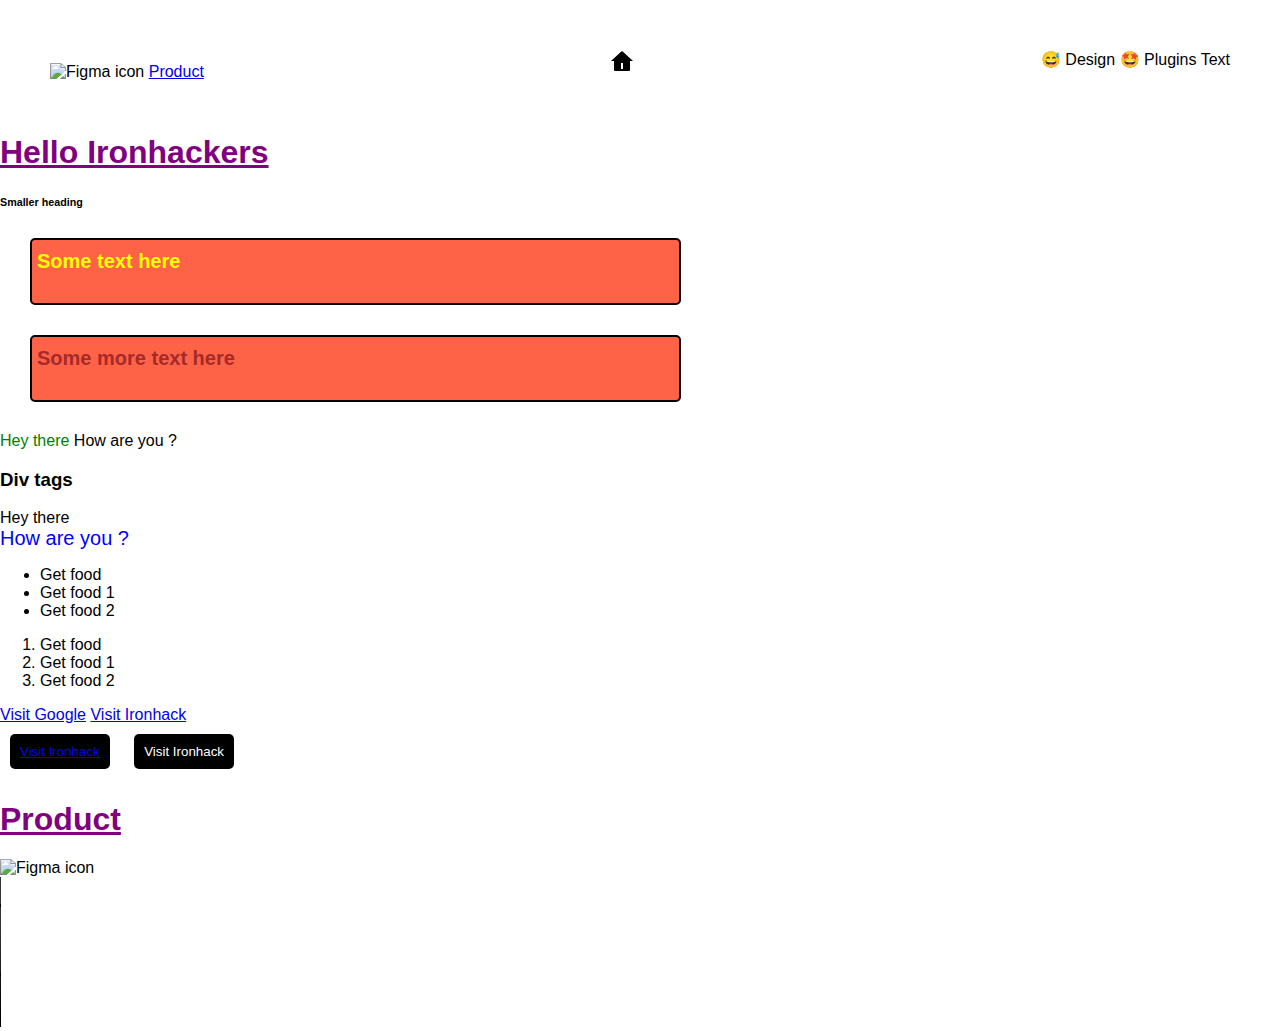
==== index.html @ 8cee536b "MVP of my first page" ====
<!DOCTYPE html>
<html lang="en">
    <head>
        <meta name="viewport" content="width=device-width, initial-scale=1.0">
        <title>My cool page</title>
        <link rel="stylesheet" href="mycss/style.css" > 
        <link rel="preconnect" href="https://fonts.googleapis.com">
        <link rel="preconnect" href="https://fonts.gstatic.com" crossorigin>
        <link href="https://fonts.googleapis.com/css2?family=Grey+Qo&display=swap" rel="stylesheet">
        <script src="https://kit.fontawesome.com/bf9109e24e.js" crossorigin="anonymous"></script>
    </head>
    <body>

        <header>
            <section>
                <img width="50" src="https://tinyurl.com/figma-image" alt="Figma icon" >
                <a href="#oscar"><i class="fab fa-twitter manish"></i>  Product</a>
            </section>
            <svg xmlns="http://www.w3.org/2000/svg" viewBox="0 0 24 24" width="24" height="24"><path fill="none" d="M0 0h24v24H0z"/><path d="M20 20a1 1 0 0 1-1 1H5a1 1 0 0 1-1-1v-9H1l10.327-9.388a1 1 0 0 1 1.346 0L23 11h-3v9zm-9-7v6h2v-6h-2z"/></svg>
            <nav>
                <a>😅 Design</a>
                <a> 🤩 Plugins</a>
                <a>Text</a>
            </nav>
        </header>


        <!-- Headings   -->
        <h1>Hello Ironhackers</h1>
        <h6>Smaller heading</h6>

        <!-- Block elements -->
        <p>Some text here</p>
        <p class="subtitle" id="manish" >Some more text here</p>

        <!-- Inline elements -->
        <span id="msg" >Hey there</span>
        <span>How are you ?</span>

        <!-- Block elements -->
        <h3 >Div tags</h3>

        <div>Hey there</div>
        <!-- AVOID INLINE STYLES AT ALL COSTS -->
        <div style="color: blue; font-size:20px" >How are you ?</div>

        <ul>
            <li>Get food</li>
            <li>Get food 1</li>
            <li>Get food 2</li>
        </ul>

        <ol>
            <li>Get food</li>
            <li>Get food 1</li>
            <li>Get food 2</li>
        </ol>

        <!-- Semantic element to create nav bars -->
        
        <nav>
            <a href="https://www.google.com">Visit Google</a>
            <a href="https://www.ironhack.com" target="__blank" >Visit Ironhack</a>
        </nav>

        <!-- Nesting elements -->
        <button > 
            <a href="https://www.ironhack.com" target="__blank" >Visit Ironhack
            </a>
        </button>

        <a href="https://www.ironhack.com" target="__blank" >
            <button >Visit Ironhack</button>
        </a>

        <h1 id="oscar">Product</h1>
        <!-- Using sections -->
        <section>
            <img width="50" src="https://tinyurl.com/figma-image" alt="Figma icon" >
        </section>
        
        <!-- Showing videos -->
        <video width="500" controls autoplay loop>
            <source src="https://tinyurl.com/figma-main-video" type="video/mp4">
        </video>
        <video width="500"  autoplay loop>
            <source src="https://tinyurl.com/figma-middle-1" type="video/mp4">
        </video>
    </body>
</html>
---- mycss/style.css ----
/* Comments */
/* cmd + shift + /  OR ctrl + / */

 /* Element selectors */
/* targets all the matching elements */

 h1 {
    color:purple;
    text-decoration: underline;
 }

 p {
     font-size: 20px;
     font-weight: 700;
 }

/* Class selectors */

.subtitle {
    color: skyblue;
}

/*  ID selectors */
#msg {
    color: green
}

#manish {
    color: brown
}


/* Pseudo Selectors */

h3:hover {
    text-decoration: underline;
    color: red;
}

h3:focus {
    text-decoration: underline;
    color: red;
}

h3:visited {
    text-decoration: underline;
    color: red;
}

p {
    width: 50%;
    color: yellow;
    background-color: tomato;

    /* padding-left: 5px;
    padding-right: 2px;
    padding-top: 10px;
    padding-bottom: 30px; */

    padding: 10px 2px 30px 5px;
    /* paddting to the Top Right Bottom Left */

    /* padding: 20px 5px; */
    /* 20px to the top and bottom, 5px to left and right */


    margin: 30px;

    border: 2px solid black;
    border-radius: 5px;
}


button {
    color: white;
    background-color: black;
    border: 0;
    border-radius: 5px;
    padding: 10px;
    margin: 10px;
}






 /* Universal selectors */

 /* * {
     color: red;
 } */


 html, body  {
     margin: 0;
     padding: 0;
     /* font-family: 'Cedarville Cursive', cursive; */
     /* font-family: 'Grey Qo', cursive; */
     font-family: sans-serif;
     scroll-behavior: smooth;
 }





header {
    margin: 50px;
    display: flex;
    flex-direction: row;
    justify-content: space-between;
}


.manish {
    font-size: 30px;
    color: blue;
}
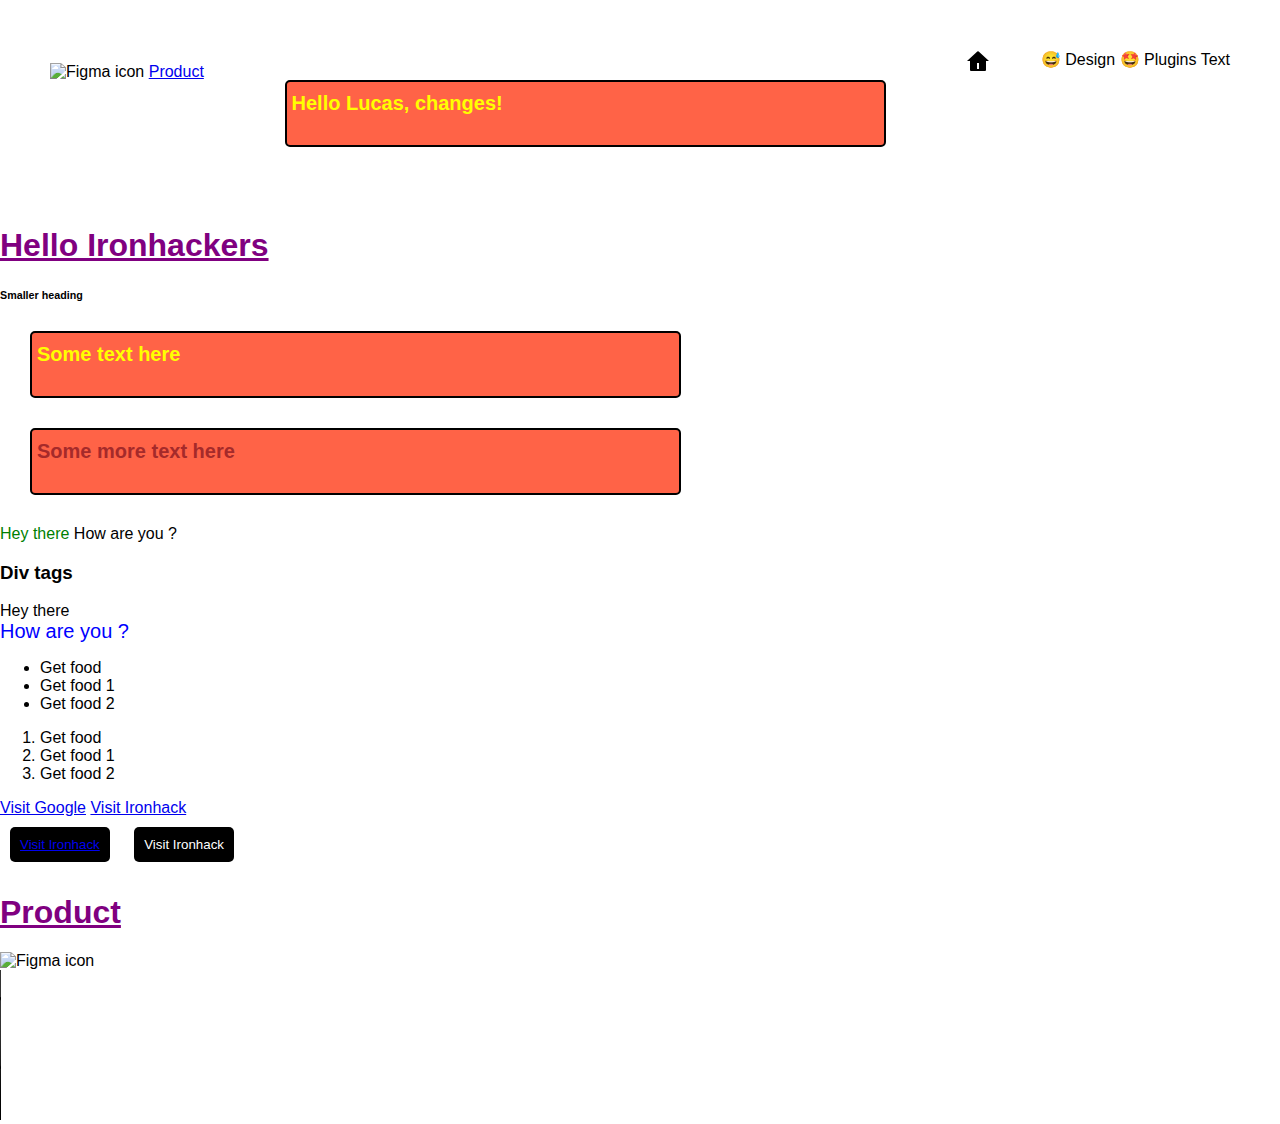
==== commit 40e402df: "updated code" ====
--- a/index.html
+++ b/index.html
@@ -16,6 +16,7 @@
                 <img width="50" src="https://tinyurl.com/figma-image" alt="Figma icon" >
                 <a href="#oscar"><i class="fab fa-twitter manish"></i>  Product</a>
             </section>
+            <p>Hello Lucas, changes!</p>
             <svg xmlns="http://www.w3.org/2000/svg" viewBox="0 0 24 24" width="24" height="24"><path fill="none" d="M0 0h24v24H0z"/><path d="M20 20a1 1 0 0 1-1 1H5a1 1 0 0 1-1-1v-9H1l10.327-9.388a1 1 0 0 1 1.346 0L23 11h-3v9zm-9-7v6h2v-6h-2z"/></svg>
             <nav>
                 <a>😅 Design</a>
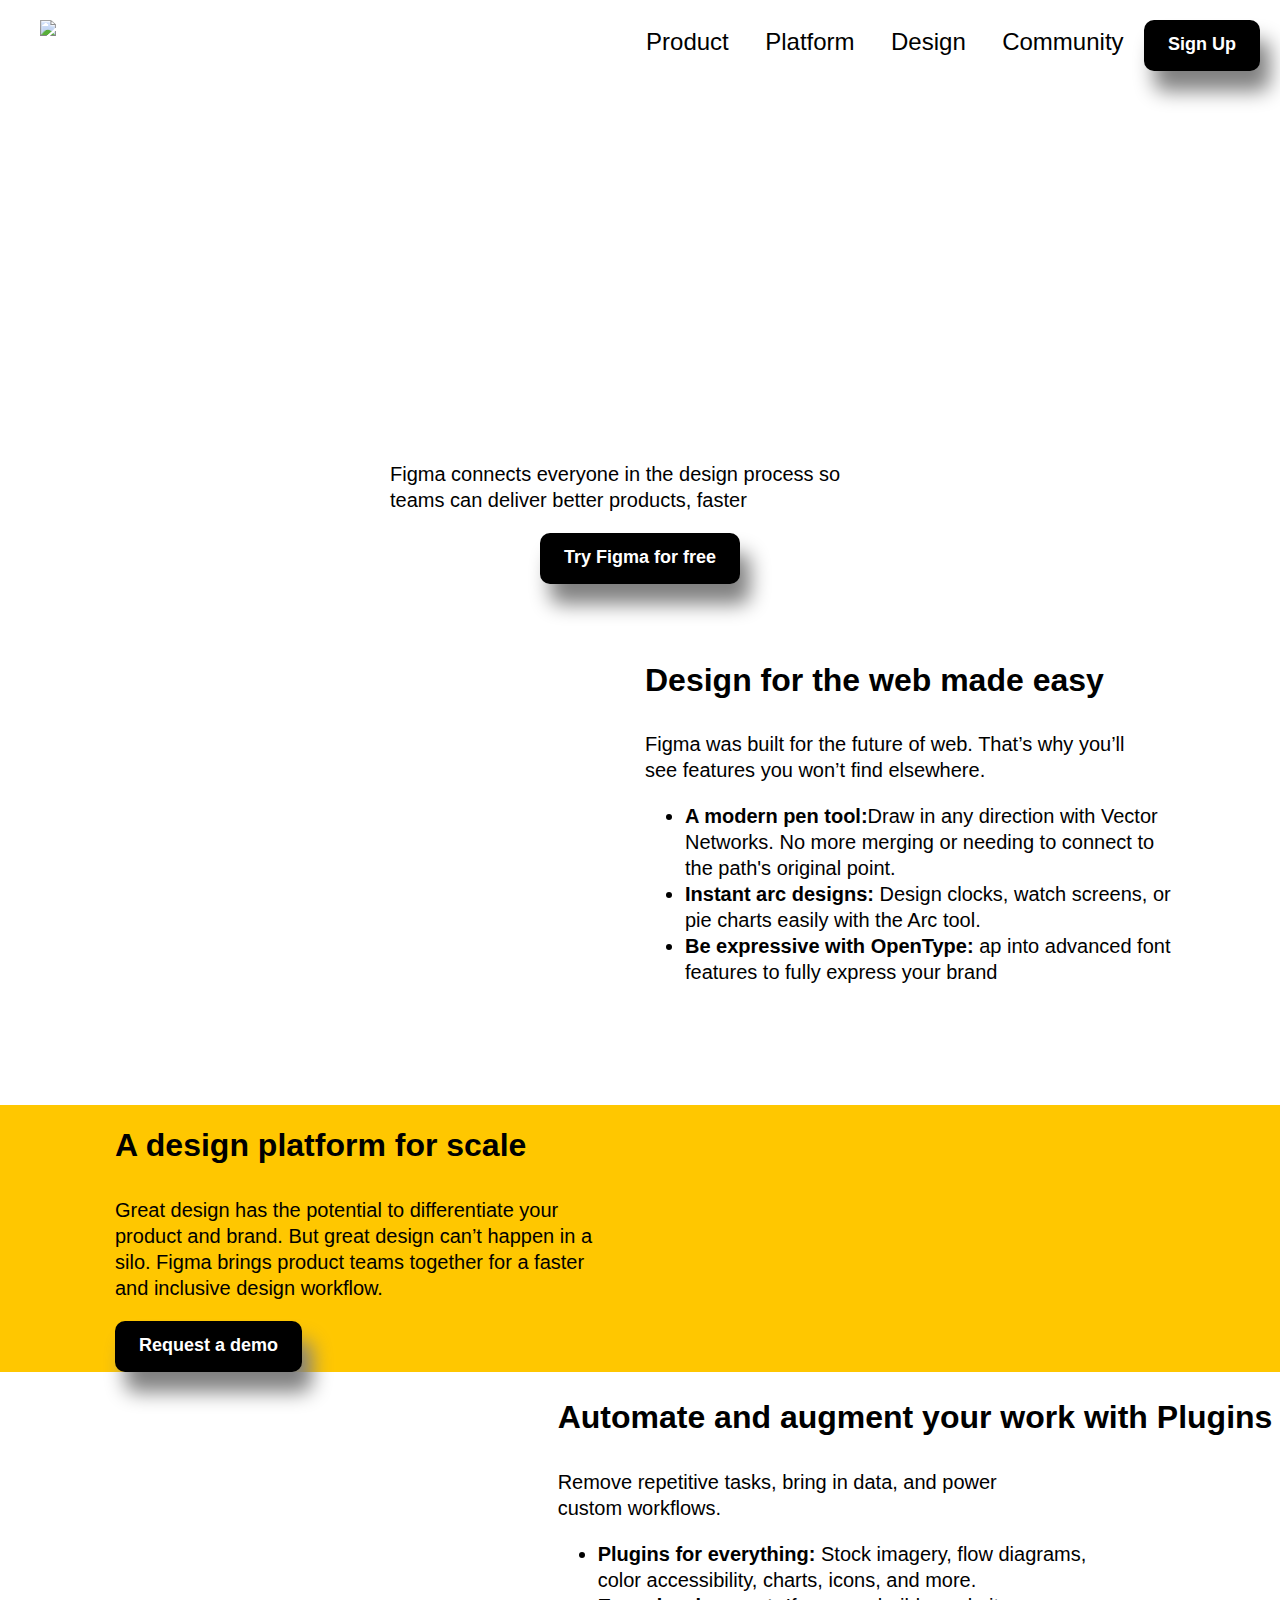
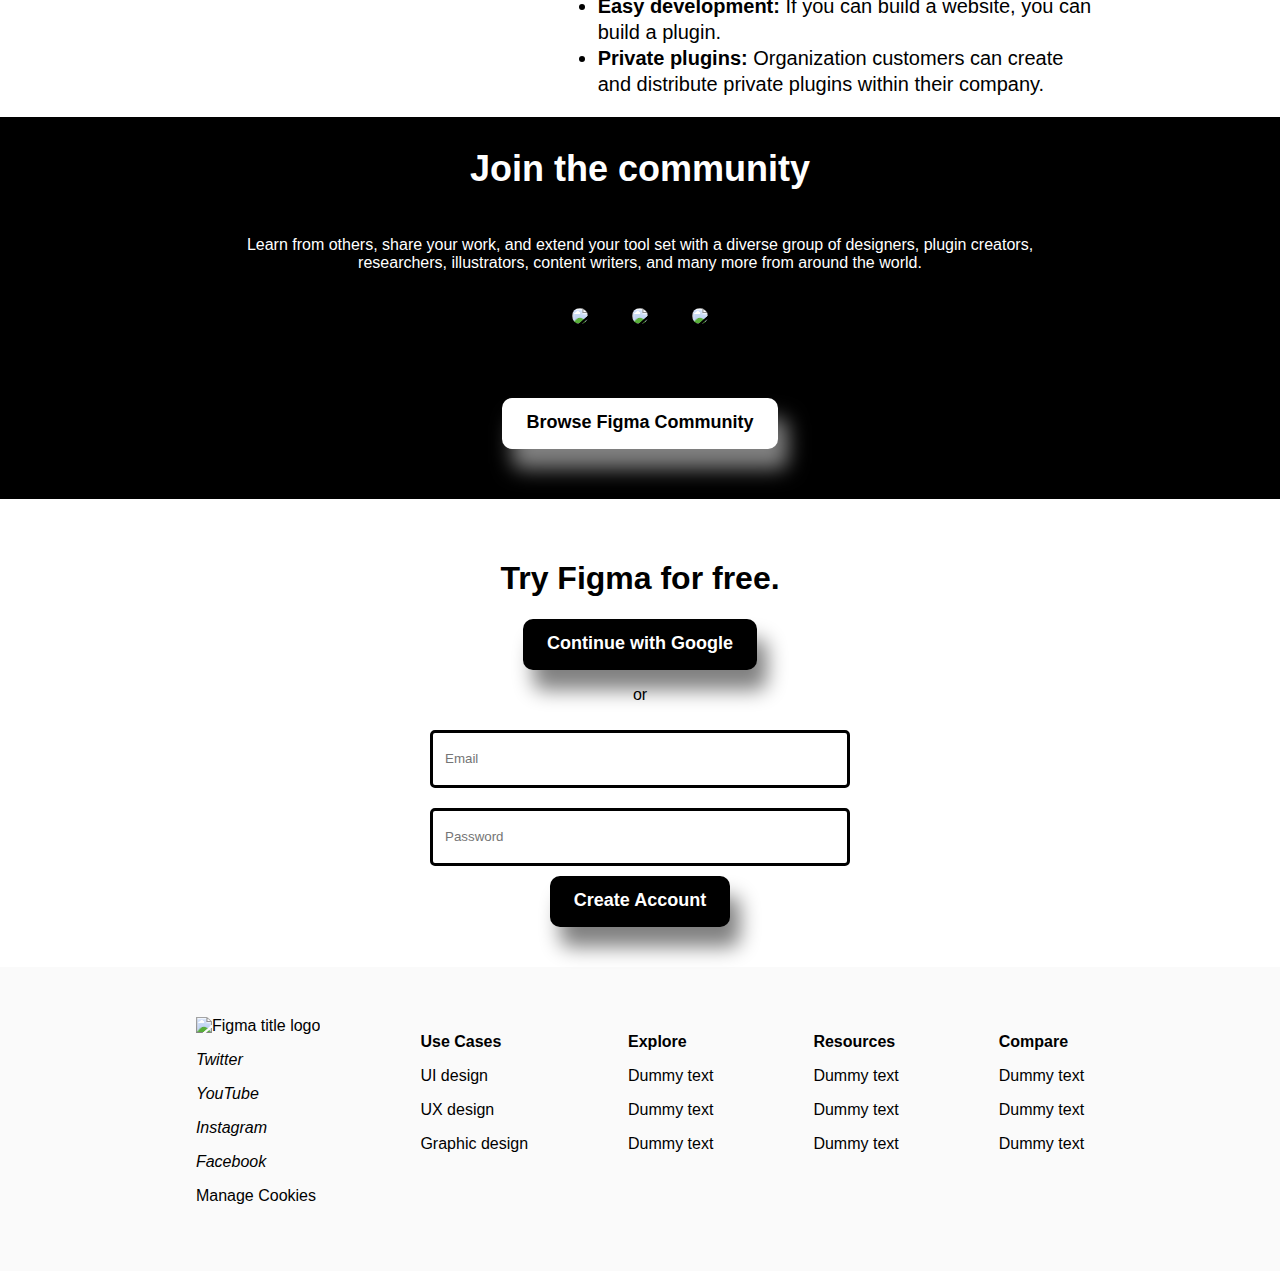
==== commit 2cb14903: "Animations" ====
--- a/index.html
+++ b/index.html
@@ -1,91 +1,146 @@
 <!DOCTYPE html>
 <html lang="en">
-    <head>
-        <meta name="viewport" content="width=device-width, initial-scale=1.0">
-        <title>My cool page</title>
-        <link rel="stylesheet" href="mycss/style.css" > 
-        <link rel="preconnect" href="https://fonts.googleapis.com">
-        <link rel="preconnect" href="https://fonts.gstatic.com" crossorigin>
-        <link href="https://fonts.googleapis.com/css2?family=Grey+Qo&display=swap" rel="stylesheet">
-        <script src="https://kit.fontawesome.com/bf9109e24e.js" crossorigin="anonymous"></script>
-    </head>
-    <body>
+<head>
+    <meta name="viewport" content="width=device-width, initial-scale=1.0">
+    <title>My first landing page</title>
+    <link rel="stylesheet" href="mycss/style.css">
+    <script src="https://kit.fontawesome.com/6d77e233f3.js" crossorigin="anonymous"></script>
 
-        <header>
-            <section>
-                <img width="50" src="https://tinyurl.com/figma-image" alt="Figma icon" >
-                <a href="#oscar"><i class="fab fa-twitter manish"></i>  Product</a>
-            </section>
-            <p>Hello Lucas, changes!</p>
-            <svg xmlns="http://www.w3.org/2000/svg" viewBox="0 0 24 24" width="24" height="24"><path fill="none" d="M0 0h24v24H0z"/><path d="M20 20a1 1 0 0 1-1 1H5a1 1 0 0 1-1-1v-9H1l10.327-9.388a1 1 0 0 1 1.346 0L23 11h-3v9zm-9-7v6h2v-6h-2z"/></svg>
-            <nav>
-                <a>😅 Design</a>
-                <a> 🤩 Plugins</a>
-                <a>Text</a>
-            </nav>
-        </header>
+</head>
+<body>
+    <!-- Part 1: Header -->
+    <header>
+        <img class="figma-icon" src="https://tinyurl.com/figma-image" >
+        <nav>
+            <a href="#product">Product</a>
+            <a href="#platform">Platform</a>
+            <a href="#design">Design</a>
+            <a href="#community">Community</a>
+            <button>Sign Up</button>
+        </nav>
+    </header>
+
+    <!-- Part 2 -->
+    <main>
+
+        <!-- Part 2.1: Main Video -->
+        <section class="container">
+            <video class="figma-video" autoplay muted>
+                <source src="https://tinyurl.com/figma-main-video" type="video/mp4">
+            </video>
+            <p class="subtitle" >Figma connects everyone in the design process so teams can deliver better products, faster</p>
+            <button>Try Figma for free</button>
+        </section>
 
 
-        <!-- Headings   -->
-        <h1>Hello Ironhackers</h1>
-        <h6>Smaller heading</h6>
+        <!-- Part 2.2: Design for the web -->
+        <section id="design" class="middle">
+            <video autoplay muted loop >
+                <source src="https://tinyurl.com/figma-middle-1" type="video/mp4">
+            </video>
+            <section>
+                <h2 >Design for the web made easy</h2>
+                <p class="subtitle" >Figma was built for the future of web. That’s why you’ll see features you won’t find elsewhere.</p>
+                <ul class="subtitle" >
+                    <li><b>A modern pen tool:</b>Draw in any direction with Vector Networks. No more merging or needing to connect to the path's original point.</li>
+                    <li><b>Instant arc designs:</b> Design clocks, watch screens, or pie charts easily with the Arc tool.</li>
+                    <li><b>Be expressive with OpenType: </b> ap into advanced font features to fully express your brand</li>
+                </ul>   
+            </section>
+        </section>
 
-        <!-- Block elements -->
-        <p>Some text here</p>
-        <p class="subtitle" id="manish" >Some more text here</p>
 
-        <!-- Inline elements -->
-        <span id="msg" >Hey there</span>
-        <span>How are you ?</span>
+        <!-- Part 2.3: Yellow section -->
+        <section id="platform" class="yellow">
+            <div >
+                <h1 >A design platform for scale</h2>
+                <p class="subtitle">Great design has the potential to differentiate your product and brand. But great design can’t happen in a silo. Figma brings product teams together for a faster and inclusive design workflow.</p>
+                <button>Request a demo</button>
+            </div>
+            <video autoplay muted loop >
+                <source src="https://tinyurl.com/figma-org" type="video/mp4">
+            </video>
+        </section>
 
-        <!-- Block elements -->
-        <h3 >Div tags</h3>
 
-        <div>Hey there</div>
-        <!-- AVOID INLINE STYLES AT ALL COSTS -->
-        <div style="color: blue; font-size:20px" >How are you ?</div>
+        <!-- Part 2.4: Plugins section -->
+        <section class="middle" id="product">
+            <video autoplay muted loop >
+                <source src="https://tinyurl.com/figma-middle-2" type="video/mp4">
+            </video>
+            <section>
+                <h2 >Automate and augment your work with Plugins</h2>
+                <p class="subtitle">Remove repetitive tasks, bring in data, and power custom workflows.</p>
+                <ul class="subtitle">
+                    <li><b>Plugins for everything:</b> Stock imagery, flow diagrams, color accessibility, charts, icons, and more.</li>
+                    <li><b>Easy development:</b> If you can build a website, you can build a plugin.</li>
+                    <li><b>Private plugins:</b> Organization customers can create and distribute private plugins within their company.</li>
+                </ul>
+            </section>
+        </section>   
 
-        <ul>
-            <li>Get food</li>
-            <li>Get food 1</li>
-            <li>Get food 2</li>
-        </ul>
 
-        <ol>
-            <li>Get food</li>
-            <li>Get food 1</li>
-            <li>Get food 2</li>
-        </ol>
+        <!-- Part 2.5: Community-->
+        <section id="community" class="community">
+            <h2>Join the community</h2>
+            <p>Learn from others, share your work, and extend your tool set with a diverse group of designers, plugin creators, researchers, illustrators, content writers, and many more from around the world.</p>
+            <section>
+                <img src="https://tinyurl.com/fig-community-1" >
+                <img src="https://tinyurl.com/fig-community-2" >
+                <img src="https://tinyurl.com/fig-community-3" >
+            </section>
+            <button>Browse Figma Community</button>
+        </section>
 
-        <!-- Semantic element to create nav bars -->
-        
-        <nav>
-            <a href="https://www.google.com">Visit Google</a>
-            <a href="https://www.ironhack.com" target="__blank" >Visit Ironhack</a>
-        </nav>
 
-        <!-- Nesting elements -->
-        <button > 
-            <a href="https://www.ironhack.com" target="__blank" >Visit Ironhack
-            </a>
-        </button>
+        <!-- Part 2.6: Sign Up Form -->
+        <section class="contact">
+            <h1>Try Figma for free.</h1>
+            <button>Continue with Google</button>
+            <p>or</p>
+            <form>
+                <input type="email" placeholder="Email">
+                <input type="password" placeholder="Password">
+                <button>Create Account</button>
+            </form>
+        </section>
+    </main>
 
-        <a href="https://www.ironhack.com" target="__blank" >
-            <button >Visit Ironhack</button>
-        </a>
 
-        <h1 id="oscar">Product</h1>
-        <!-- Using sections -->
-        <section>
-            <img width="50" src="https://tinyurl.com/figma-image" alt="Figma icon" >
+    <!-- Part 3: Footer-->
+    <footer>
+        <section class="column">
+            <img src="https://tinyurl.com/figma-svg" alt="Figma title logo">
+            <p><i class="fab fa-twitter"> Twitter </i></p>
+            <p><i class="fab fa-youtube"> YouTube </i></p>
+            <p><i class="fab fa-instagram"> Instagram </i></p>
+            <p><i class="fab fa-facebook-square"> Facebook </i></p> 
+            <p>Manage Cookies</p>
         </section>
-        
-        <!-- Showing videos -->
-        <video width="500" controls autoplay loop>
-            <source src="https://tinyurl.com/figma-main-video" type="video/mp4">
-        </video>
-        <video width="500"  autoplay loop>
-            <source src="https://tinyurl.com/figma-middle-1" type="video/mp4">
-        </video>
-    </body>
+        <section class="column">
+            <p><b>Use Cases</b></p>
+            <p>UI design</p>
+            <p>UX design</p>
+            <p>Graphic design</p>
+        </section>
+        <section class="column">
+            <p><b>Explore</b></p>
+            <p>Dummy text</p>
+            <p>Dummy text</p>
+            <p>Dummy text</p>
+        </section>
+        <section class="column">
+            <p><b>Resources</b></p>
+            <p>Dummy text</p>
+            <p>Dummy text</p>
+            <p>Dummy text</p>
+        </section>
+        <section class="column">
+            <p><b>Compare</b></p>
+            <p>Dummy text</p>
+            <p>Dummy text</p>
+            <p>Dummy text</p>
+        </section>
+ </footer>
+</body>
 </html>--- a/mycss/style.css
+++ b/mycss/style.css
@@ -1,119 +1,263 @@
- /* Comments */
-/* cmd + shift + /  OR ctrl + / */
-
- /* Element selectors */
-/* targets all the matching elements */
-
- h1 {
-    color:purple;
+body, html {
+    margin: 0;
+    padding: 0;
+    font-family: sans-serif;
+    scroll-behavior: smooth; 
+}
+
+/* Part 1: Header */
+
+header {
+    margin: 20px;
+    display: flex;
+    justify-content: space-between;
+}
+
+.figma-icon {
+    margin-left: 20px;
+    width: 40px;
+}
+
+/* Targetting all buttons in the entire page */
+button {
+    background: black;
+    color: white;
+    border-radius: 10px;
+    padding: 14px 24px 16px;
+    font-size: 18px;
+    font-weight: 700;
+    border: 0px;
+    cursor: pointer;
+    box-shadow: 10px 20px 20px grey;
+    transition-duration: 2s;
+}
+
+button:hover {
+    box-shadow: 10px 20px 20px rgb(97, 96, 96);
+    /* transform: rotate(15deg); */
+    /* transform: scale(1.1); */
+    /* transform: skew(15deg); */
+    transform: translateY(-20px);
+}
+
+
+
+
+
+.figma-video {
+    animation-name: manish;
+    animation-duration: 4s;
+    /* animation-iteration-count: infinite; */
+}
+
+@keyframes manish {
+    from {
+       margin-right: 900px;
+       margin-top: 500px; 
+    }
+    to {
+        margin-right: 10px; 
+        margin-top: 0px; 
+    }
+}
+
+
+
+/* Targetting only the <a> elements within a <nav> element */
+nav a {
+    text-decoration: none;
+    font-size: 24px;
+    font-weight: 400;
+    cursor: pointer;
+    padding: 8px 16px;
+    color: rgb(0, 0, 0);
+}
+
+nav a:hover {
     text-decoration: underline;
- }
-
- p {
-     font-size: 20px;
-     font-weight: 700;
- }
-
-/* Class selectors */
-
+    
+}
+
+
+/* Part 2.1: Main Video */
+
+.container {
+    display: flex;
+    flex-direction: column;
+    justify-content: center;
+    align-items: center;
+    margin-bottom: 50px;
+}
+
+
+.figma-video {
+    height: 350px;
+}
+
+/* This is a common class used in a lot of elements */
 .subtitle {
-    color: skyblue;
-}
-
-/*  ID selectors */
-#msg {
-    color: green
-}
-
-#manish {
-    color: brown
-}
-
-
-/* Pseudo Selectors */
-
-h3:hover {
-    text-decoration: underline;
-    color: red;
-}
-
-h3:focus {
-    text-decoration: underline;
-    color: red;
-}
-
-h3:visited {
-    text-decoration: underline;
-    color: red;
-}
-
-p {
-    width: 50%;
-    color: yellow;
-    background-color: tomato;
-
-    /* padding-left: 5px;
-    padding-right: 2px;
-    padding-top: 10px;
-    padding-bottom: 30px; */
-
-    padding: 10px 2px 30px 5px;
-    /* paddting to the Top Right Bottom Left */
-
-    /* padding: 20px 5px; */
-    /* 20px to the top and bottom, 5px to left and right */
-
-
-    margin: 30px;
-
-    border: 2px solid black;
-    border-radius: 5px;
-}
-
-
-button {
+    font-size: 20px;
+    line-height: 26px;
+    max-width: 500px;
+}
+
+
+/* Part 2.2: Design for the web */
+/*            &&                */
+/*   Part 2.4: Plugins section  */
+
+.middle {
+    display: flex;
+    justify-content: center;
+    align-items: center;
+}
+
+.middle video {
+    width: 550px;
+}
+
+.middle h2 { 
+    font-size: 32px;
+    font-weight: 700;
+    line-height: 1.2;
+    margin-bottom: 32px;
+}
+
+/* Part 2.3: Yellow section */
+
+.yellow {
+    margin-top: 100px;
+    background-color: #ffc700;
+    display: flex;
+    justify-content: center;
+    align-items: center;
+}
+
+/* Targets a <div> within an element with class="yellow" */
+.yellow div {
+    max-width: 550px;
+}
+
+.yellow h1 {
+    font-size: 32px;
+    font-weight: 700;
+    line-height: 1.2;
+    margin-bottom: 32px;
+}
+
+.yellow video {
+    width: 550px;
+}
+
+
+/* Part 2.5: Community */
+.community {
     color: white;
     background-color: black;
-    border: 0;
+    display: flex;
+    justify-content: center;
+    align-items: center;
+    flex-direction: column;
+}
+
+.community h2 {
+    font-size: 36px;
+    font-weight: 700;
+    line-height: 1.2;
+}
+
+.community p {
+    max-width: 800px;
+    text-align: center;
+}
+
+
+.community img {
+    border-radius: 10px;
+    object-fit: cover;
+    margin: 20px;
+    max-width: 400px;
+}  
+
+.community button {
+    background-color: white;
+    color: black;
+    margin: 50px;
+}
+
+
+/* Part 2.6: Sign Up Form */
+
+.contact {
+    margin: 40px 50px;
+    display: flex;
+    flex-direction: column;
+    justify-content: center;
+    align-items: center;
+}
+
+.contact input {
+    margin: 10px;
+    border: 3px solid #000;
     border-radius: 5px;
-    padding: 10px;
-    margin: 10px;
-}
-
-
-
-
-
-
- /* Universal selectors */
-
- /* * {
-     color: red;
- } */
-
-
- html, body  {
-     margin: 0;
-     padding: 0;
-     /* font-family: 'Cedarville Cursive', cursive; */
-     /* font-family: 'Grey Qo', cursive; */
-     font-family: sans-serif;
-     scroll-behavior: smooth;
- }
-
-
-
-
-
-header {
+    height: 50px;
+    line-height: normal;
+    color: #282828;
+    display: block;
+    width: 400px;
+    padding-left: 12px;
+}
+
+.contact form{
+    display: flex;
+    flex-direction: column;
+    justify-content: center;
+    align-items: center;
+}
+
+/* Part 3: Footer */
+
+footer {
+    background: #FAFAFA;
+    display: flex;
+    justify-content: center;
+}
+
+footer .column {
     margin: 50px;
-    display: flex;
-    flex-direction: row;
-    justify-content: space-between;
-}
-
-
-.manish {
-    font-size: 30px;
-    color: blue;
+}
+
+@media (max-width: 320px) {
+
+    html, body {
+        padding: 20px;
+    }
+
+    video {
+        width: 100px;
+    }
+
+    p {
+        font-weight: 700;
+    }
+    
+    button {
+        color: red;
+        font-size: 28px;
+    }
+
+    .middle {
+        display: flex;
+        flex-direction: column;
+    }
+
+}
+
+
+@media (max-width: 600px) {
+
+}
+
+@media (min-width: 1000px) {
+    
 }